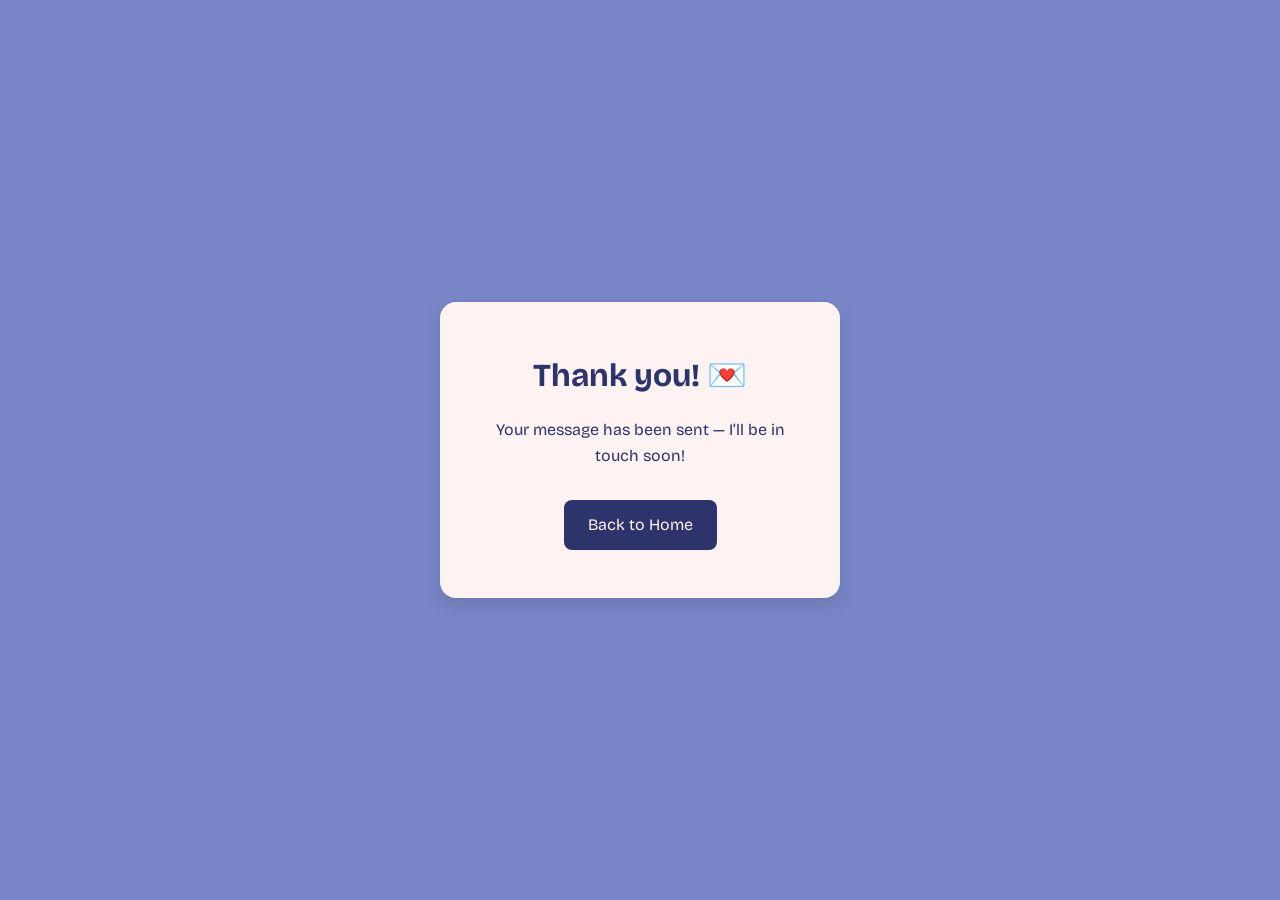
==== thank-you.html @ 8993b23f "Add files via upload" ====
<!DOCTYPE html>
<html lang="en">
<head>
   
        <meta charset="UTF-8">
        <meta name="viewport" content="width=device-width, initial-scale=1.0">
        <title>My Portfolio</title>
        <link rel="stylesheet" href="style.css">
        <!--FONT LINKS-->
        <link rel="preconnect" href="https://fonts.googleapis.com">
    <link rel="preconnect" href="https://fonts.gstatic.com" crossorigin>
    <link href="https://fonts.googleapis.com/css2?family=Bricolage+Grotesque:opsz,wght@12..96,200..800&display=swap" rel="stylesheet">
    
  <style>
    body {
      margin: 0;
      padding: 0;
      background: #7886C7;
      display: flex;
      align-items: center;
      justify-content: center;
      height: 100vh;
      text-align: center;
      color: #333;
    }

    .container {
       background-color: #FFF2F2;
      padding: 3rem;
      border-radius: 16px;
      box-shadow: 0 8px 20px rgba(0, 0, 0, 0.1);
      max-width: 400px;
      width: 90%;
    }

    h1 {
      font-size: 2rem;
      color: #2D336B;
      margin-bottom: 1rem;
    }

    p {
      font-size: 1rem;
      margin-bottom: 2rem;
      color:#2D336B;
    }

    a {
      display: inline-block;
      padding: 0.75rem 1.5rem;
      background-color: #2D336B;
      color: #FFF2F2;
      text-decoration: none;
      border-radius: 8px;
      transition: background-color 0.3s ease;
    }

    a:hover {
      background-color: #7886C7;
    }
  </style>
</head>
<body>
  <div class="container">
    <h1>Thank you! 💌</h1>
    <p>Your message has been sent — I’ll be in touch soon!</p>
    <a href="index.html">Back to Home</a>
  </div>
</body>
</html>
---- style.css ----
* {
        margin: 0;
        padding: 0;
        box-sizing: border-box;
        font-family: "Bricolage Grotesque", sans-serif;
    }
    html {
        scroll-behavior: smooth;
    }

    .sparkle {
        position: fixed;
        width: 10px;
        height: 10px;
        background-color: #d1c7ff;
        clip-path: polygon(50% 0%, 61% 35%, 98% 35%, 68% 57%, 
                           79% 91%, 50% 70%, 21% 91%, 32% 57%, 
                           2% 35%, 39% 35%);
        pointer-events: none;
        opacity: 1;
        animation: sparkleFade 0.5s ease-out forwards;
    }
    
    @keyframes sparkleFade {
        0% {
            opacity: 1;
            transform: scale(1);
        }
        100% {
            opacity: 0;
            transform: scale(2);
        }
    }

    .hover-effect {
        transition: transform 0.2s ease;
    }
    
    .hover-effect:hover {
        transform: scale(1.05); /* Slight bounce effect */
    }
    
    body.no-scroll {
        overflow: hidden;
    }
    
    body {
        background-color: #FFF2F2;
        line-height: 1.6;
        color:#2D336B;
    }
    h2 {
        font-size:60px;
    }
    h3 {
        font-size: 40px;
    }

/* PRELOADER */
#preloader {
    position: fixed;
    top: 0;
    left: 0;
    width: 100%;
    height: 100%;
    background: #FFF2F2; 
    display: flex;
    align-items: center;
    justify-content: center;
    z-index: 9999;
  }
  
  .loader {
    border: 8px solid #A9B5DF;
    border-radius: 50%;
    width: 60px;
    height: 60px;
    animation: spin 1s linear infinite;
  }
  
  @keyframes spin {
    to { transform: rotate(360deg); }
  }
  
 
    /* HEADER */
    .header {
        color: #2D336B;
        padding: 15px 0;
        text-align: center;
        position: relative; 
    }

    .logo {
        width:100px;
    }

     .nav {
        display: flex;
        justify-content: space-around;
        align-items: center;
        max-width: 1300px;
        margin: 0 auto;
    }
    .nav__links {
        list-style: none;
        display: flex;
    }
    .nav__links li {
        margin: 0 15px;
    }
    .nav__links a {
        color: #2D336B;
        text-decoration: none;
        font-weight: bold;
        font-size:24px;
        transition: transform 0.3s ease-in-out, color 0.3s ease-in-out;
    }

    .nav__links a:hover {
        color:#A9B5DF;
        transform: scale(1.1);
    }

    /* SECTION LAYOUT */
      .section {
        padding: 60px 20px;
        opacity: 0;
        transform: translateY(50px);
        transition: opacity 0.6s ease-out, transform 0.6s ease-out;
       
    }
    .section.show {
        opacity: 1;
        transform: translateY(0);
    }
    .section__container {
        display: flex;
        max-width: 1400px;
        width: 100%;
        align-items: center;
        justify-content: center;
        margin: 0 auto;
        gap:100px;
    }

    .section__image {
        position: relative;
        width: 100%;
        max-width:40%;
    }
    .section__image img {
        width:100%;
        border-radius: 10px;
        position: relative;
        z-index: 1;
        object-fit: cover;
       
    }
  
    .section__image::before {
        content: '';
        position: absolute;
        width: 100%;
        height:98%;
        background: #A9B5DF;
        border-radius: 10px;
        z-index: 1;
        transform: translate(20px, 20px);
    }
    .section__content {
        width:100%;
        max-width: 100%;
        text-align: left;
    }
    #hero .section__content {
        max-width: 60%;
        text-align: center;
    }

    .section__content h2 {
        margin-bottom: 15px;
    }
    .section__content p {
        font-size: 24px;
        margin-bottom: 20px;
       
    }
    .btn-container {
        display: flex;
        gap: 15px;
        justify-content: center;
    }
    .button {
        padding: 10px 20px;
        border-radius: 10px;
        font-size: 1rem;
        cursor: pointer;
        text-decoration: none;
        font-weight: bold;
    }
    .btn-primary {
        background: #2D336B;
        color: #FFF2F2;
        border: none;
    }
    .btn-outline {
        background: transparent;
        color: #2D336B;
        border: #2D336B 1px solid;
    }
    .button:hover {
        background-color:#7886C7;
    }

    .hero .section__content p {
        color:#2D336B;
        font-size: 24px;
        font-weight: 500;
    }

    .section.about {
        background-color: #7886C7;
    }
    .section.about h2,p {
        color:#FFF2F2;
    }
        

     /* SKILLS SECTION */
     .skills {
        padding: 50px 20px;
        background: #A9B5DF;
    }
    .skills h2 {
        color:#FFF2F2;
    }
    .skills__grid {
        display: flex;
        justify-content: center;
        flex-wrap: wrap;
        gap: 30px;
        position: relative;
    }
    .skill {
        width: 100px;
        height: 100px;
        display: flex;
        flex-direction: column;
        align-items: center;
        justify-content: center;
        position: relative;
        transition: transform 0.3s ease-out;
    }
    .skill i {
        font-size: 80px;
        color: #FFF2F2;
        transition: transform 0.3s ease-out;
    }
    .skill p {
        margin-top: 10px;
        font-size: 20px;
        font-weight: bold;
        color:#2D336B;
    }
    
    /* FLOAT EFFECT */
    @keyframes float {
        0% { transform: translateY(0px); }
        50% { transform: translateY(-10px); }
        100% { transform: translateY(0px); }
    }
    .skill {
        animation: float 3s ease-in-out infinite;
    }
    
    /* PROJECTS */
    .projects__grid {
        display: grid;
        grid-template-columns: repeat(auto-fit, minmax(300px, 1fr));
        gap: 20px;
        max-width: 1200px;
        margin: 0 auto;
    }
    
    .project {
        background: #FFF2F2;
        border-radius: 10px;
        box-shadow: 0 4px 8px rgba(0, 0, 0, 0.1);
        overflow: hidden;
        transition: transform 0.3s ease-in-out;
    }
    
    .project:hover {
        transform: translateY(-5px);
    }
    
    .project img {
        width: 100%;
        height: 200px;
        object-fit: cover;
        padding:20px;
  
    }
    
    .project__content {
        padding: 20px;
        color:#2D336B;
    }
    
    .project__tags {
        font-size: 0.9rem;
        color: #7886C7;
        margin-bottom: 10px;
    }
    
    .project__description {
        font-size: 1rem;
        color: #2D336B;
        margin-bottom: 15px;
        font-weight: 400;
    }
    
    .project__links {
        display: flex;
        justify-content: space-between;
        padding: 10px 20px;
    }
    
    .project__links a {
        font-size: 1.5rem;
        color: #333;
        transition: color 0.3s;
    }
    
    .project__links a:hover {
        color: #A9B5DF;
    }

  /*CONTACT SECTION*/
    .contact {
        padding: 60px 20px;
        display: flex;
        margin:0 auto;
        width:100%;
        flex-direction: row;
        flex-basis: 50%;
        gap:30px;
    }
 
    .contact__form {
        width: 100%;
        max-width:600px;
        padding: 70px;
        display: flex;
        flex-direction: column;
        gap: 15px;
        background-color: #FFF2F2;
        margin-left:auto;
        border-radius: 10px;
    }
    
    .input-group input,
    .input-group textarea {
        width: 100%;
        padding: 12px;
        border: 1px solid #A9B5DF;
        border-radius: 8px;
        font-size: 1rem;
    }
    
    .input-group textarea {
        height: 150px;
        resize: none;
    }
    
    button {
        background-color: #2D336B;
        color: #FFF2F2;
        padding: 12px;
        border: none;
        border-radius: 8px;
        font-size: 1rem;
        cursor: pointer;
        transition: background 0.3s;
    }
    
    button:hover {
        background-color: #7886C7;
    }
    
    .contact__links {
        margin-top: 20px;
        display: flex;
        justify-content: center;
        gap: 15px;
        border-top: 1px solid #FFF2F2;
    }
    
    .contact__links a {
        font-size: 2.8rem;
        color: #FFF2F2;
        transition: color 0.3s;
    }
    
    .contact__links a:hover {
        color: #A9B5DF;
    }

.gradient-background{
    background: linear-gradient(to bottom, #FFF2F2, #2D336B);
    color: white;
   
}

/*MUSIC TOGGLE*/
#musicToggle {
    position: fixed;
    bottom: 80px;
    right: 20px;
    width: 50px;
    height: 50px;
    background: #2D336B;
    color: white;
    border: none;
    border-radius: 50%;
    cursor: pointer;
    font-size: 20px;
    display: flex;
    justify-content: center;
    align-items: center;
    transition: background 0.3s ease-in-out;
}

#musicToggle:hover {
    background: #1f264f;
}

 button#musicToggle {
        position: static; 
        margin: 0 50px;
      }


/*SCROLL TO TOP*/
#scrollToTopBtn {
    position: fixed;
    bottom: 20px;
    right: 20px;
    width: 50px;
    height: 50px;
    background: #2D336B;
    color: white;
    border: none;
    border-radius: 50%;
    cursor: pointer;
    font-size: 20px;
    display: none; 
    justify-content: center;
    align-items: center;
    transition: opacity 0.3s ease-in-out;
}

#scrollToTopBtn:hover {
    background: #1f264f;
}

#scrollToTopBtn.show {
    display: flex;
    opacity: 1;
}




/* MOBILE MENU */
.hamburger {
    display: none;
    flex-direction: column;
    cursor: pointer;
    z-index: 1000;
    position: relative;
    width: 80px; 
    height: 35px; 
    justify-content: space-around;
    align-items: center;
}

.hamburger div {
    width: 40px; 
    height: 3px;
    background: #2D336B;
    margin: 4px;
    transition: all 0.3s ease-in-out;
}

.hamburger.active div:nth-child(1) {
    transform: rotate(45deg) translate(8px, 8px);
}

.hamburger.active div:nth-child(2) {
    opacity: 0;
}

.hamburger.active div:nth-child(3) {
    transform: rotate(-45deg) translate(8px, -8px);
}


.mobile-menu {
    position: fixed;
    top: 0;
    left: 0;
    width: 100vw;
    height: 100vh;
    background: #7886C7;
    text-align: center;
    display: flex;
    flex-direction: column;
    align-items: center;
    justify-content: center;
    transform: translateY(-100%);
    transition: transform 0.3s ease-in-out;
    z-index: 999;
    padding-top: 50px;
    
}
.mobile-menu.active {
    transform: translateY(0);
}
.mobile-menu .profile {
    text-align: center;
    margin-bottom: 20px;
}
.mobile-menu .profile img {
    width: 150px;
    height: 150px;
    border-radius: 20%;
    margin-bottom: 10px;
    object-fit: cover;
}
.mobile-menu .profile h3,
.mobile-menu .profile p {
    color: #FFF2F2;
    margin: 5px 0;
    font-size: x-large;
}
.mobile-menu a {
    padding: 15px;
    color: white;
    text-decoration: none;
    display: flex;
    align-items: center;
    justify-content: center;
    gap: 10px;
    font-size: 22px;
    transition:.3s ease-in-out;
}
.mobile-menu a:hover {
    color:#d1c7ff;
}
.mobile-menu a i {
    font-size: 22px;
    color: white;
    transition:.3s ease-in-out;
}

@media (max-width: 768px) {

    .nav {
     justify-content: space-evenly;
    }
    .nav > a {
        order:1;
    }
    .nav > button#musicToggle {
        order:0;
    }
    .nav > .hamburger {
        order:2;
    }
    .nav__links {
        display: none;
    }
    .hamburger {
        display: flex;
    }

    .contact {
        flex-direction: column;
    }

    .section__container {
        flex-direction: column;
        gap:10px;
    }
    .section__image {
        max-width:50%;
    }
  
    button#musicToggle {
        margin: 0;
      }
    #projects {
        padding:0 50px;
    }
    #hero .section__content {
        max-width: 100%;
    }

}

@media (width > 1550px) {
    .section {
        padding:50px 200px;
    }
}
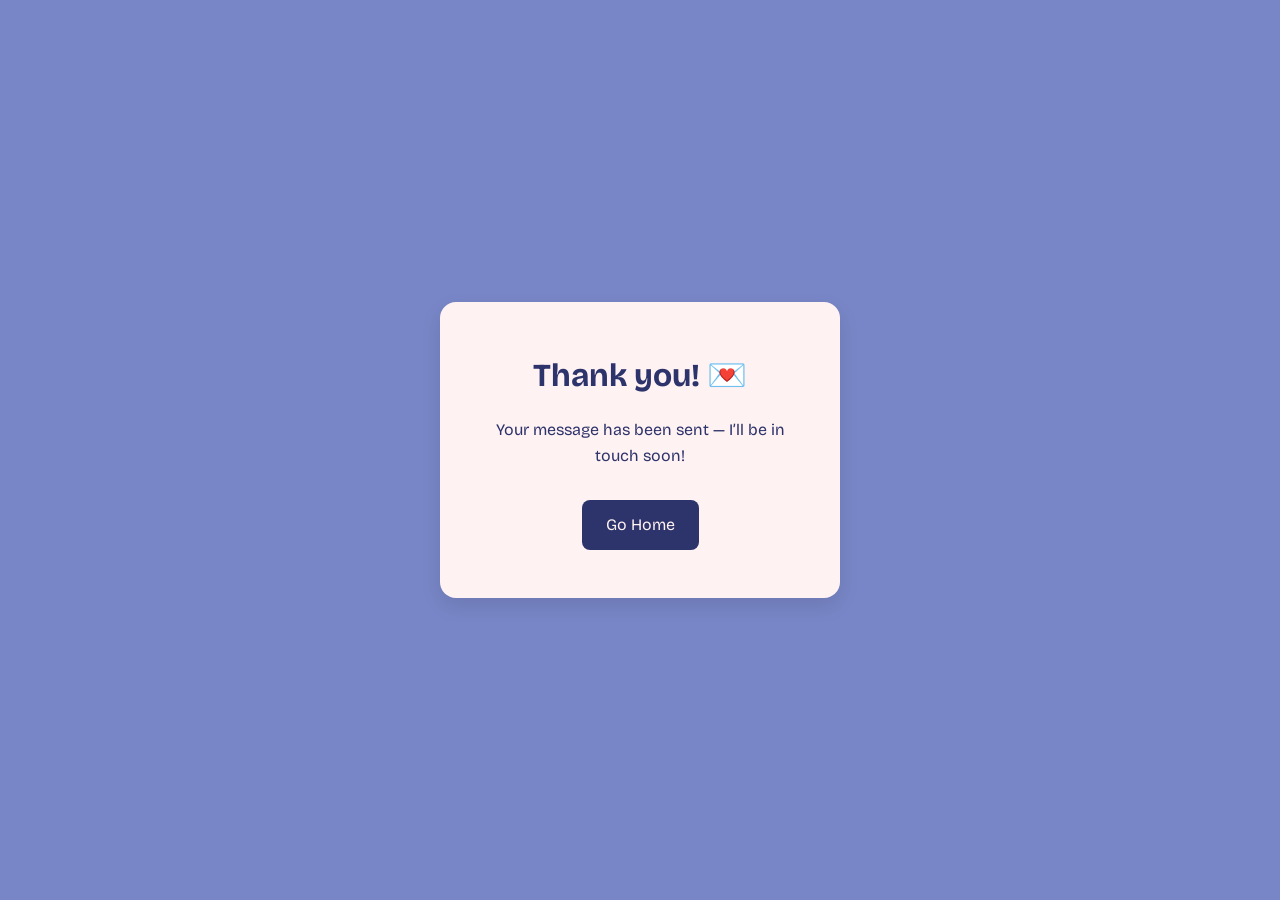
==== commit e159d53e: "Add files via upload" ====
--- a/thank-you.html
+++ b/thank-you.html
@@ -1,7 +1,6 @@
 <!DOCTYPE html>
 <html lang="en">
 <head>
-   
         <meta charset="UTF-8">
         <meta name="viewport" content="width=device-width, initial-scale=1.0">
         <title>My Portfolio</title>
@@ -64,7 +63,8 @@
   <div class="container">
     <h1>Thank you! 💌</h1>
     <p>Your message has been sent — I’ll be in touch soon!</p>
-    <a href="index.html">Back to Home</a>
+    <a href="index.php">Go Home</a>
+
   </div>
 </body>
 </html>
--- a/style.css
+++ b/style.css
@@ -565,6 +565,29 @@
     transition:.3s ease-in-out;
 }
 
+
+.contact-message {
+    padding: 15px;
+    margin-top: 15px;
+    border-radius: 8px;
+    font-weight: bold;
+    font-size: 18px;
+    text-align: center;
+}
+
+.contact-message.success {
+    color: #2D336B;
+    background-color: #d3ffe4;
+    border: 1px solid #2D336B;
+}
+
+.contact-message.error {
+    color: #fff;
+    background-color: #ff4e4e;
+    border: 1px solid #cc0000;
+}
+
+
 @media (max-width: 768px) {
 
     .nav {
